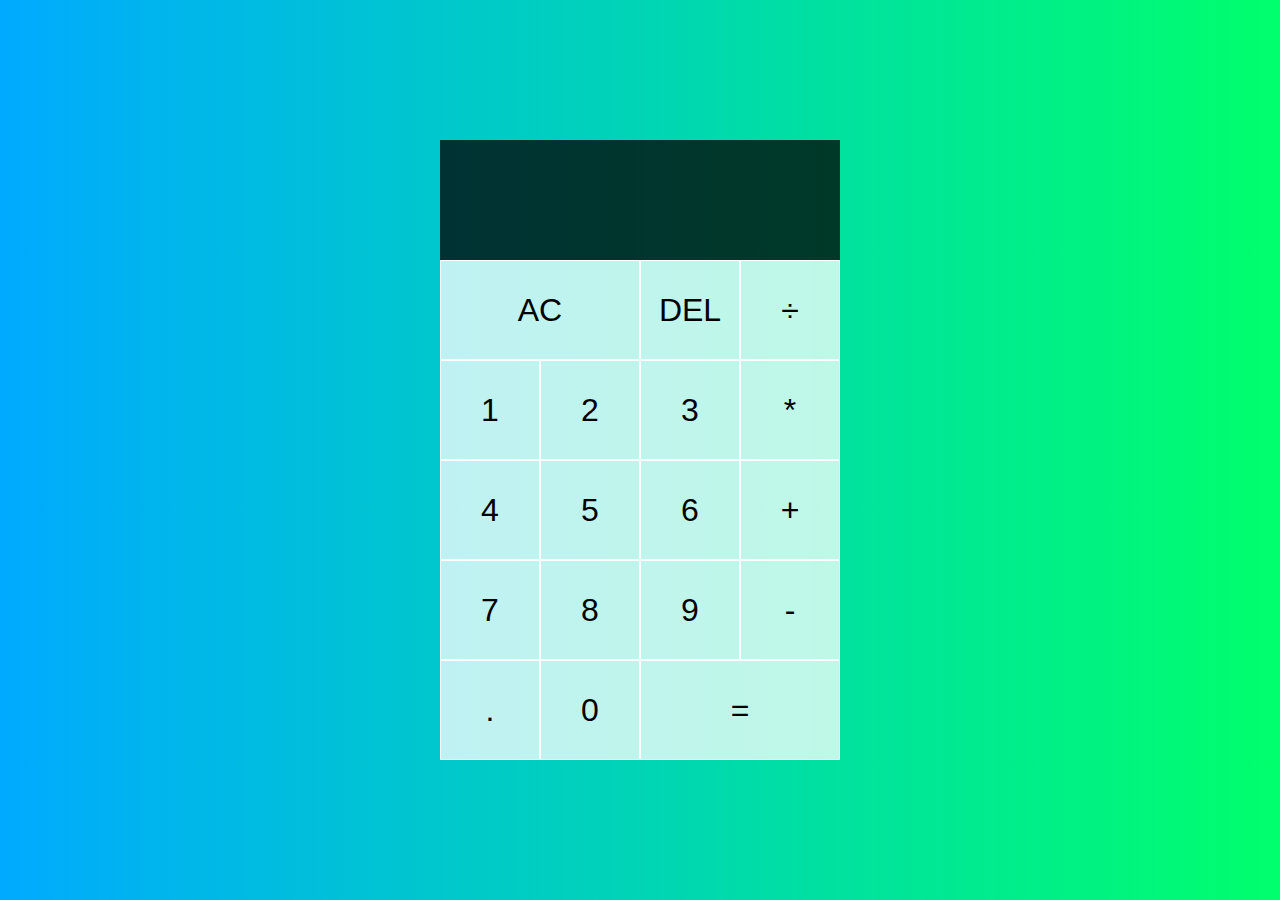
==== calculator/index.html @ e95e3213 "init: start calculator task" ====
<!DOCTYPE html>
<html lang="en">
<head>
  <meta charset="UTF-8">
  <meta name="viewport" content="width=device-width, initial-scale=1.0">
  <meta http-equiv="X-UA-Compatible" content="ie=edge">
  <title>Calculator</title>
  <link href="styles.css" rel="stylesheet">
  <script src="script.js" defer></script>
</head>
<body>
  <div class="calculator-grid">
    <div class="output">
      <div data-previous-operand class="previous-operand"></div>
      <div data-current-operand class="current-operand"></div>
    </div>
    <button data-all-clear class="span-two">AC</button>
    <button data-delete>DEL</button>
    <button data-operation>÷</button>
    <button data-number>1</button>
    <button data-number>2</button>
    <button data-number>3</button>
    <button data-operation>*</button>
    <button data-number>4</button>
    <button data-number>5</button>
    <button data-number>6</button>
    <button data-operation>+</button>
    <button data-number>7</button>
    <button data-number>8</button>
    <button data-number>9</button>
    <button data-operation>-</button>
    <button data-number>.</button>
    <button data-number>0</button>
    <button data-equals class="span-two">=</button>
  </div>
</body>
</html>
---- calculator/styles.css ----
*, *::before, *::after {
  box-sizing: border-box;
  font-family: Gotham Rounded, sans-serif;
  font-weight: normal;
}

body {
  padding: 0;
  margin: 0;
  background: linear-gradient(to right, #00AAFF, #00FF6C);
}

.calculator-grid {
  display: grid;
  justify-content: center;
  align-content: center;
  min-height: 100vh;
  grid-template-columns: repeat(4, 100px);
  grid-template-rows: minmax(120px, auto) repeat(5, 100px);
}

.calculator-grid > button {
  cursor: pointer;
  font-size: 2rem;
  border: 1px solid white;
  outline: none;
  background-color: rgba(255, 255, 255, .75);
}

.calculator-grid > button:hover {
  background-color: rgba(255, 255, 255, .9);
}

.span-two {
  grid-column: span 2;
}

.output {
  grid-column: 1 / -1;
  background-color: rgba(0, 0, 0, .75);
  display: flex;
  align-items: flex-end;
  justify-content: space-around;
  flex-direction: column;
  padding: 10px;
  word-wrap: break-word;
  word-break: break-all;
}

.output .previous-operand {
  color: rgba(255, 255, 255, .75);
  font-size: 1.5rem;
}

.output .current-operand {
  color: white;
  font-size: 2.5rem;
}
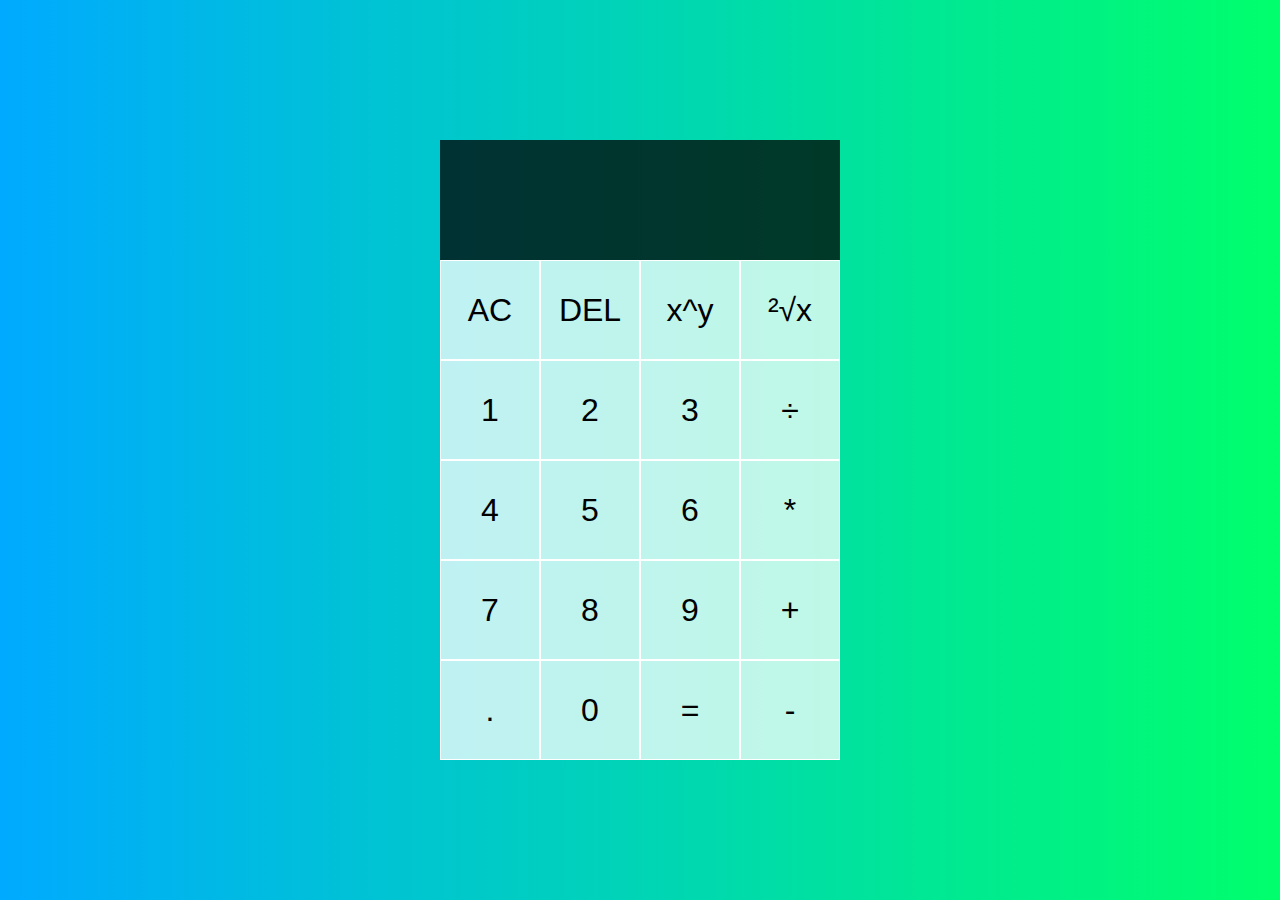
==== commit 3a0cbbdb: "feat: add constants for values of all buttons" ====
--- a/calculator/index.html
+++ b/calculator/index.html
@@ -14,24 +14,26 @@
       <div data-previous-operand class="previous-operand"></div>
       <div data-current-operand class="current-operand"></div>
     </div>
-    <button data-all-clear class="span-two">AC</button>
+    <button data-all-clear>AC</button>
     <button data-delete>DEL</button>
-    <button data-operation>÷</button>
+    <button data-operation>x^y</button>
+    <button data-operation>&sup2;&radic;x</button>
     <button data-number>1</button>
     <button data-number>2</button>
     <button data-number>3</button>
-    <button data-operation>*</button>
+    <button data-operation>÷</button>
     <button data-number>4</button>
     <button data-number>5</button>
     <button data-number>6</button>
-    <button data-operation>+</button>
+    <button data-operation>*</button>
     <button data-number>7</button>
     <button data-number>8</button>
     <button data-number>9</button>
-    <button data-operation>-</button>
+    <button data-operation>+</button>
     <button data-number>.</button>
     <button data-number>0</button>
-    <button data-equals class="span-two">=</button>
+    <button data-equals>=</button>
+    <button data-operation>-</button>
   </div>
 </body>
 </html>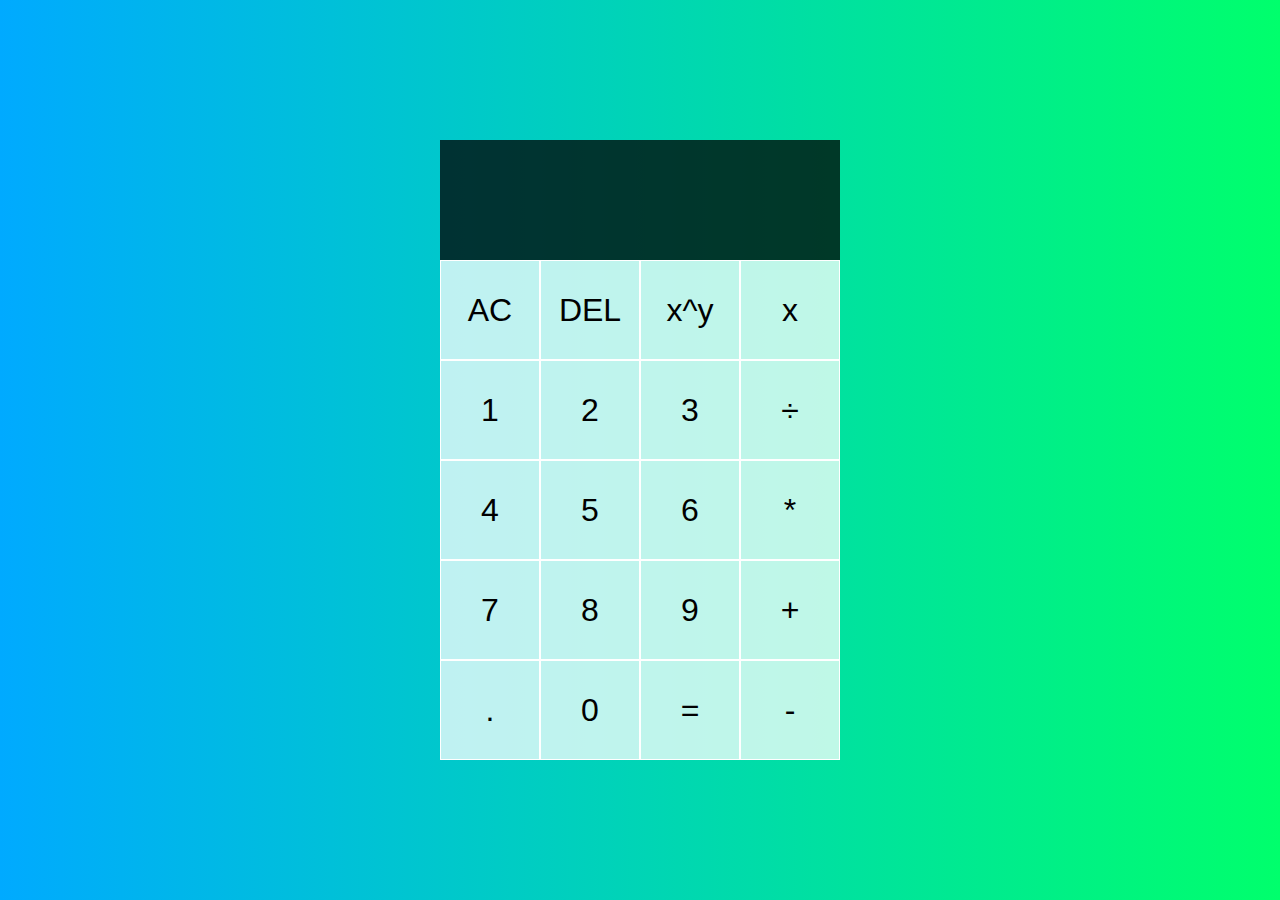
==== commit 76471586: "feat: add pow and sqrt operations" ====
--- a/calculator/index.html
+++ b/calculator/index.html
@@ -17,7 +17,7 @@
     <button data-all-clear>AC</button>
     <button data-delete>DEL</button>
     <button data-operation>x^y</button>
-    <button data-operation>&sup2;&radic;x</button>
+    <button data-operation>x<!--&sup2;&radic;x--></button>
     <button data-number>1</button>
     <button data-number>2</button>
     <button data-number>3</button>
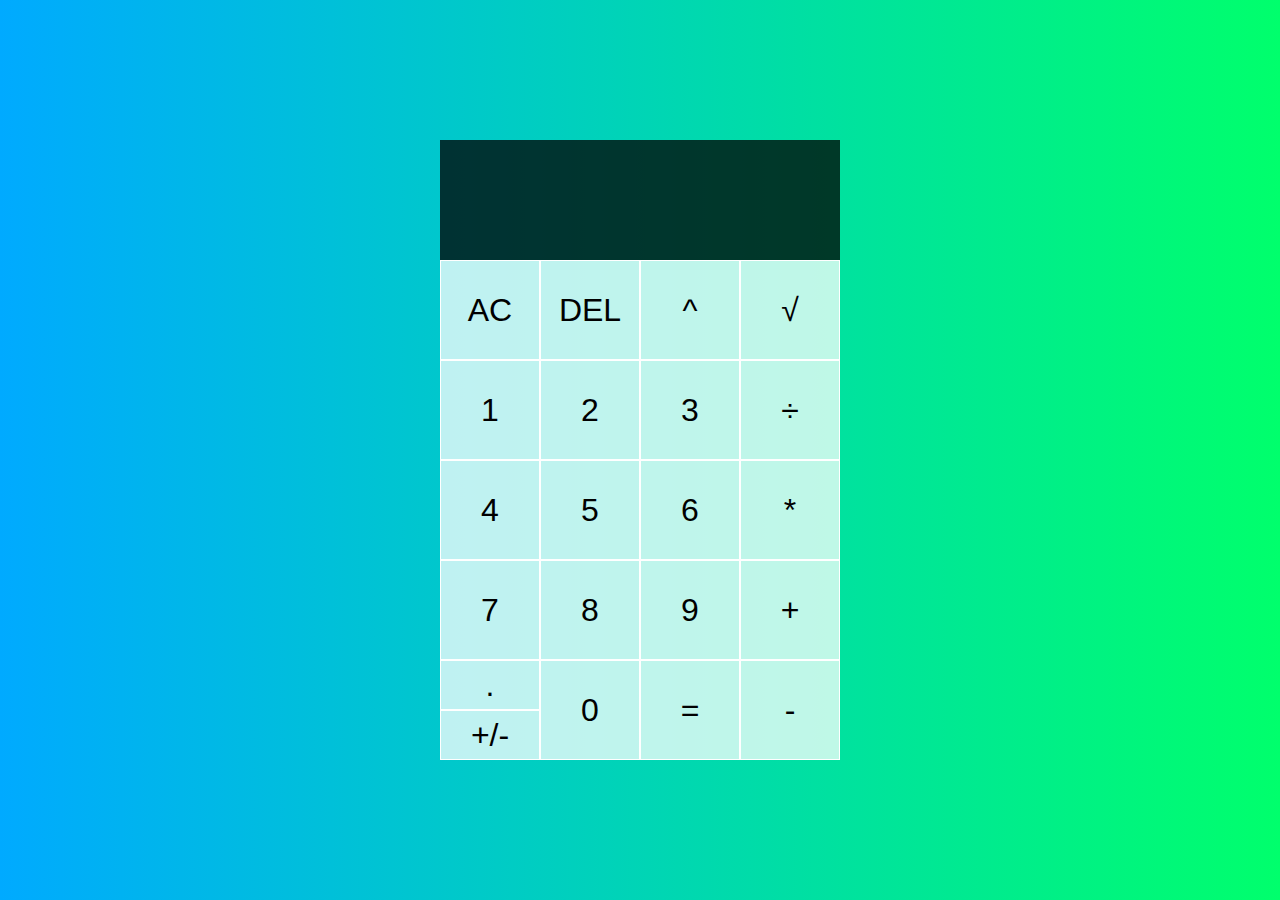
==== commit 22da9f39: "fix: change calculating in some btn" ====
--- a/calculator/index.html
+++ b/calculator/index.html
@@ -1,5 +1,6 @@
 <!DOCTYPE html>
 <html lang="en">
+
 <head>
   <meta charset="UTF-8">
   <meta name="viewport" content="width=device-width, initial-scale=1.0">
@@ -8,32 +9,39 @@
   <link href="styles.css" rel="stylesheet">
   <script src="script.js" defer></script>
 </head>
+
 <body>
-  <div class="calculator-grid">
-    <div class="output">
-      <div data-previous-operand class="previous-operand"></div>
-      <div data-current-operand class="current-operand"></div>
+  <div class="main-block">
+    <div class="calculator-grid">
+      <div class="output">
+        <div data-previous-operand class="previous-operand"></div>
+        <div data-current-operand class="current-operand"></div>
+      </div>
+      <button class="full" data-all-clear>AC</button>
+      <button class="full" data-delete>DEL</button>
+      <button class="full" data-operation>^</button>
+      <button class="full" data-operation>&Sqrt;</button>
+      <button class="full" data-number>1</button>
+      <button class="full" data-number>2</button>
+      <button class="full" data-number>3</button>
+      <button class="full" data-operation>÷</button>
+      <button class="full" data-number>4</button>
+      <button class="full" data-number>5</button>
+      <button class="full" data-number>6</button>
+      <button class="full" data-operation>*</button>
+      <button class="full" data-number>7</button>
+      <button class="full" data-number>8</button>
+      <button class="full" data-number>9</button>
+      <button class="full" data-operation>+</button>
+      <button class="half dot" data-number>.</button>
+      <button class="half plus-minus" data-negative>+/-</button>
+      <button class="full" data-number>0</button>
+      <button class="full" data-equals>=</button>
+      <button class="full" data-operation>-</button>
     </div>
-    <button data-all-clear>AC</button>
-    <button data-delete>DEL</button>
-    <button data-operation>x^y</button>
-    <button data-operation>x<!--&sup2;&radic;x--></button>
-    <button data-number>1</button>
-    <button data-number>2</button>
-    <button data-number>3</button>
-    <button data-operation>÷</button>
-    <button data-number>4</button>
-    <button data-number>5</button>
-    <button data-number>6</button>
-    <button data-operation>*</button>
-    <button data-number>7</button>
-    <button data-number>8</button>
-    <button data-number>9</button>
-    <button data-operation>+</button>
-    <button data-number>.</button>
-    <button data-number>0</button>
-    <button data-equals>=</button>
-    <button data-operation>-</button>
+
+    
   </div>
 </body>
+
 </html>--- a/calculator/styles.css
+++ b/calculator/styles.css
@@ -1,7 +1,13 @@
-*, *::before, *::after {
+*,
+*::before,
+*::after {
   box-sizing: border-box;
   font-family: Gotham Rounded, sans-serif;
   font-weight: normal;
+}
+
+.test{
+  border: 1px solid red;
 }
 
 body {
@@ -10,29 +16,54 @@
   background: linear-gradient(to right, #00AAFF, #00FF6C);
 }
 
+.main-block{
+  display: flex;
+  align-items: center;
+  justify-content: center;
+
+}
+
 .calculator-grid {
   display: grid;
   justify-content: center;
   align-content: center;
   min-height: 100vh;
   grid-template-columns: repeat(4, 100px);
-  grid-template-rows: minmax(120px, auto) repeat(5, 100px);
+  grid-template-rows: minmax(120px, auto) repeat(10, 50px);
 }
 
-.calculator-grid > button {
+.calculator-grid>button,
+.half {
   cursor: pointer;
   font-size: 2rem;
   border: 1px solid white;
   outline: none;
   background-color: rgba(255, 255, 255, .75);
+  /*grid-row: 2 span;*/
 }
 
-.calculator-grid > button:hover {
+.calculator-grid>button:hover,
+.half:hover {
   background-color: rgba(255, 255, 255, .9);
 }
 
-.span-two {
-  grid-column: span 2;
+.full{
+  grid-row: 2 span;
+}
+
+.half {
+  grid-row: 1 span;
+  grid-column-start: 1;
+}
+
+.dot{
+  grid-row-start: 10;
+  grid-row-end: 10;
+}
+
+.plus-minus{
+  grid-row-start: 11;
+  grid-row-end: 11;
 }
 
 .output {
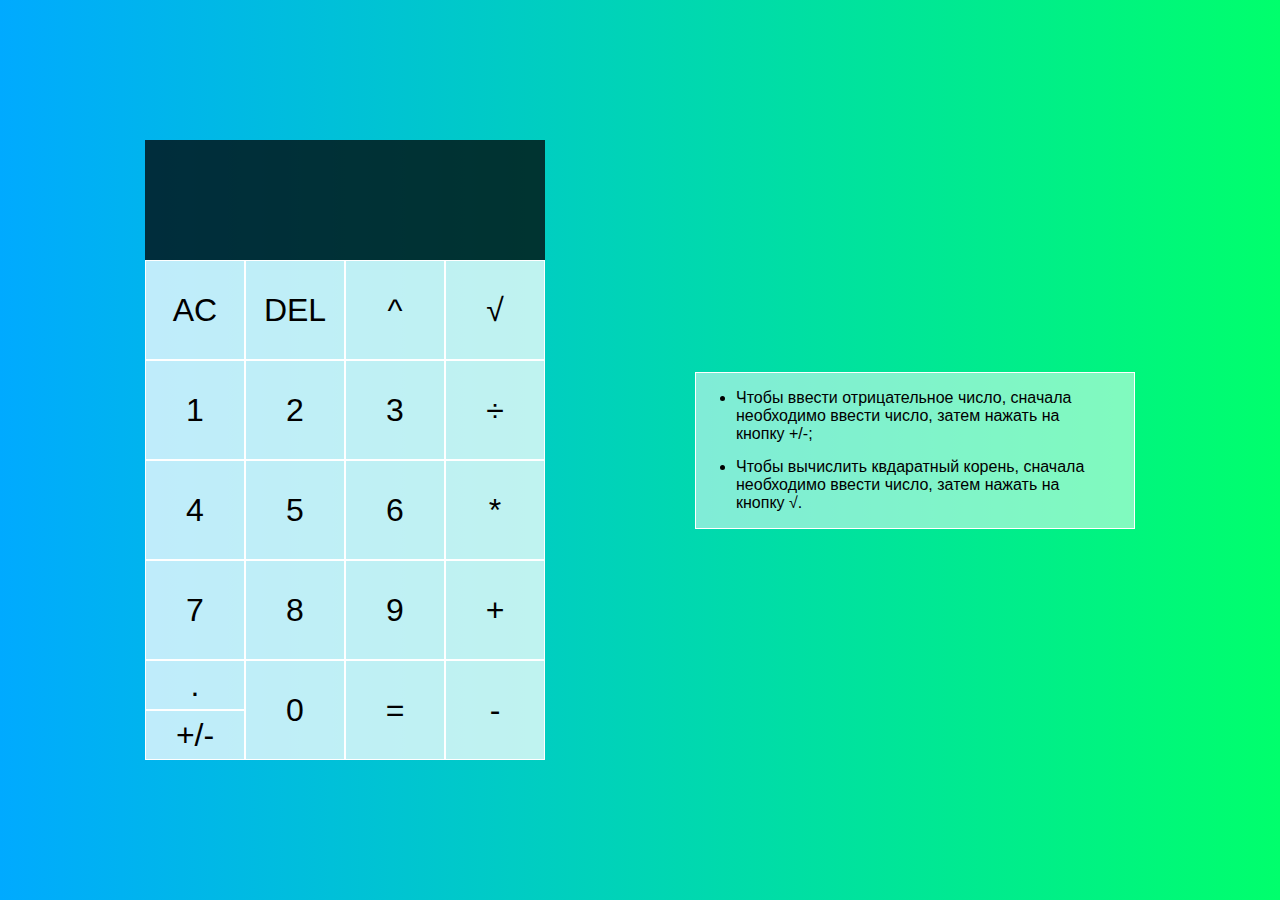
==== commit 147c136f: "feat: add instruction" ====
--- a/calculator/index.html
+++ b/calculator/index.html
@@ -40,7 +40,12 @@
       <button class="full" data-operation>-</button>
     </div>
 
-    
+    <div class="instruction">
+      <ul>
+        <li>Чтобы ввести отрицательное число, сначала необходимо ввести число, затем нажать на кнопку +/-;</li>
+        <li>Чтобы вычислить квдаратный корень, сначала необходимо ввести число, затем нажать на кнопку &Sqrt;.</li>
+      </ul>
+    </div>
   </div>
 </body>
 
--- a/calculator/styles.css
+++ b/calculator/styles.css
@@ -86,4 +86,16 @@
 .output .current-operand {
   color: white;
   font-size: 2.5rem;
+}
+
+.instruction{
+  width: 440px;
+  margin-left: 150px;
+  padding-right: 40px;
+  background-color: rgba(255, 255, 255, .5);
+  border: 1px solid white;
+}
+
+li{
+  margin: 15px 0;
 }